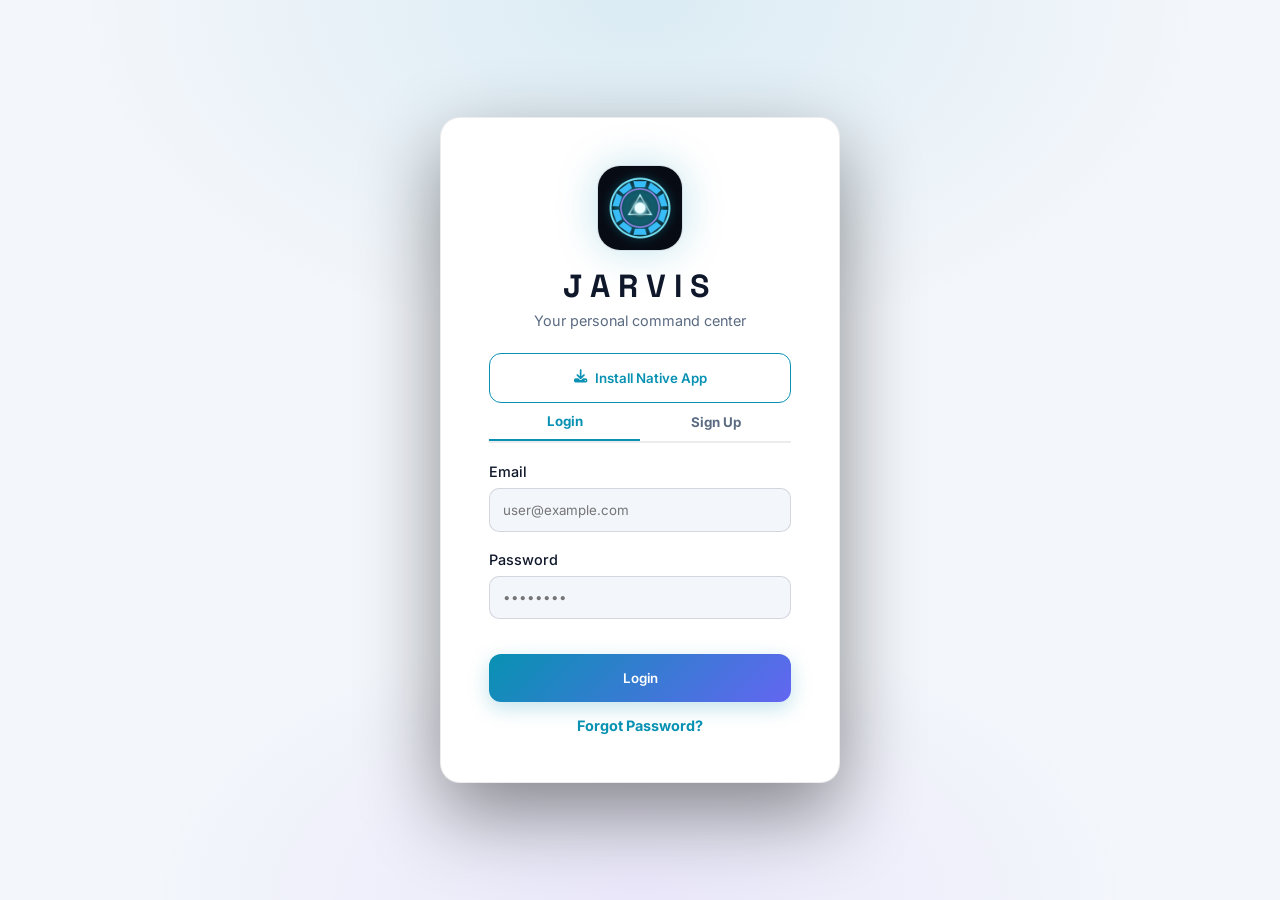
==== index.html @ b362b4a7 "Rebrand to JARVIS: reactor icon, dark-first cyan/violet theme, Inter + Space Grotesk - New arc-react" ====
<!DOCTYPE html>
<html lang="en">
<head>
  <meta charset="UTF-8">
  <meta name="viewport" content="width=device-width, initial-scale=1.0, viewport-fit=cover">
  <title>JARVIS</title>
  
  <link rel="manifest" href="manifest.json">
  <script>
    // Catch the install offer before the (deferred) module scripts load; script.js picks it up.
    window.addEventListener('beforeinstallprompt', e => { e.preventDefault(); window.__installPrompt = e; });
  </script>
  <link rel="icon" type="image/png" href="favicon.png">
  
  <meta name="theme-color" content="#070b14">
  <meta name="mobile-web-app-capable" content="yes">
  <meta name="apple-mobile-web-app-capable" content="yes">
  <meta name="apple-mobile-web-app-status-bar-style" content="black-translucent">
  <meta name="apple-mobile-web-app-title" content="JARVIS">
  <link rel="apple-touch-icon" href="icon-192.png">
  
  <link rel="preconnect" href="https://fonts.googleapis.com">
  <link rel="preconnect" href="https://fonts.gstatic.com" crossorigin>
  <link rel="stylesheet" href="https://fonts.googleapis.com/css2?family=Inter:wght@400;500;600;700&family=Space+Grotesk:wght@500;600;700&display=swap">
  <link rel="stylesheet" href="style.css">
  <link rel="stylesheet" href="https://cdnjs.cloudflare.com/ajax/libs/font-awesome/6.4.0/css/all.min.css">
</head>
<body>

  <div id="auth-screen" class="auth-overlay show">
    <div class="auth-container">
      <div class="auth-header">
        <img src="icon-192.png" class="auth-logo" alt="">
        <h1>JARVIS</h1>
        <p>Your personal command center</p>
        <button id="install-app-btn" class="submit-btn install-app-btn" onclick="installApp()" style="display: flex; margin-top: 15px; background: #27ae60; justify-content:center; gap:8px;">
          <i class="fa-solid fa-download"></i> Install Native App
        </button>
      </div>
      <div class="auth-tabs">
        <button class="auth-tab active" onclick="switchAuthTab('login')">Login</button>
        <button class="auth-tab" onclick="switchAuthTab('signup')">Sign Up</button>
      </div>
      <div id="login-form" class="auth-form active">
        <div class="input-group"><label>Email</label><input type="email" id="login-email" placeholder="user@example.com" onkeydown="if(event.key==='Enter')handleLogin()"></div>
        <div class="input-group"><label>Password</label><input type="password" id="login-password" placeholder="••••••••" onkeydown="if(event.key==='Enter')handleLogin()"></div>
        <button class="submit-btn" onclick="handleLogin()">Login</button>
        <p class="auth-link" onclick="showForgotPassword()">Forgot Password?</p>
      </div>
      <div id="signup-form" class="auth-form">
        <div class="input-group"><label>Email</label><input type="email" id="signup-email" placeholder="user@example.com"></div>
        <div class="input-group"><label>Password</label><input type="password" id="signup-password" placeholder="••••••••" autocomplete="new-password"></div>
        <button class="submit-btn" onclick="handleSignup()">Create Account</button>
      </div>
      <div id="forgot-form" class="auth-form">
        <div class="input-group"><label>Enter your Email</label><input type="email" id="forgot-email" placeholder="user@example.com" onkeydown="if(event.key==='Enter')sendResetEmail()"></div>
        <button class="submit-btn" onclick="sendResetEmail()">Send Reset Link</button>
        <p class="auth-link" style="margin-top:15px;" onclick="switchAuthTab('login')">Back to Login</p>
      </div>
    </div>
  </div>

  <div class="dashboard-container" id="main-dashboard" style="display:none;">
    <nav class="sidebar">
      <div class="profile-section">
        <img src="icon-192.png" class="brand-logo" alt="">
        <h2 class="brand">JARVIS</h2>
        <p class="brand-sub">Personal command center</p>
      </div>
      <ul class="nav-links">
        <li class="active" onclick="switchTab('vault',this)"><i class="fa-solid fa-vault"></i> Secure Vault</li>
        <li onclick="switchTab('academic',this)"><i class="fa-solid fa-graduation-cap"></i> Academic Planner</li>
        <li onclick="switchTab('credentials',this)"><i class="fa-solid fa-key"></i> Credentials</li>
        <li onclick="switchTab('movies',this)"><i class="fa-solid fa-film"></i> Media Tracker</li>
        <li onclick="switchTab('shopping',this)"><i class="fa-solid fa-cart-shopping"></i> Shopping List</li>
        <li onclick="switchTab('pc',this);pcInit()"><i class="fa-solid fa-desktop"></i> PC Control</li>
      </ul>
      <div class="github-link" style="margin-top:auto;">
        <button class="add-btn install-app-btn" style="width:100%;justify-content:center;background:#27ae60;margin-bottom:8px;" onclick="installApp()">
          <i class="fa-solid fa-download"></i> Install App
        </button>
        <button class="add-btn" style="width:100%;justify-content:center;background:#333;" onclick="handleLogout()">
          <i class="fa-solid fa-right-from-bracket"></i> Log Out
        </button>
      </div>
    </nav>

    <main class="content-area">
      <div id="verify-banner" class="verify-banner" style="display:none;">
        <span><i class="fa-solid fa-envelope-circle-check"></i> Verify your email to import data saved with the old login.</span>
        <span style="display:flex;gap:8px;flex-wrap:wrap;">
          <button onclick="resendVerification()">Resend email</button>
          <button onclick="recheckVerification()">I've verified</button>
        </span>
      </div>
      <div class="top-bar">
        <div class="search-container">
          <i class="fa-solid fa-search"></i>
          <input type="text" id="global-search" onkeyup="filterItems()" placeholder="Search active tab...">
        </div>
        <button id="theme-toggle" class="theme-toggle" aria-label="Toggle Dark Mode"><i class="fa-solid fa-moon"></i></button>
      </div>

      <section id="vault" class="tab-content active-tab fade-in">
        <div class="section-header">
          <h1 class="section-title" style="margin-bottom:0;border:none;padding:0;">Secure Vault</h1>
          <div style="display:flex;gap:10px;flex-wrap:wrap;justify-content:flex-end;">
            <button class="add-btn" style="background:#333;" onclick="toggleModal('reset-pin-modal',true)"><i class="fa-solid fa-key"></i> Change Passphrase</button>
            <button class="add-btn" style="background:#555;" onclick="toggleModal('add-chip-modal',true)"><i class="fa-solid fa-copy"></i> Add Chip</button>
            <button class="add-btn" onclick="toggleModal('add-vault-modal',true)"><i class="fa-solid fa-plus"></i> Add Item</button>
          </div>
        </div>
        <div class="vault-container">
          <div class="chip-row" id="chip-row"></div>
          <div class="vault-grid" id="vault-data"></div>
          <div class="locked-state glass-overlay" id="vault-lock">
            <i class="fa-solid fa-lock lock-icon"></i>
            <h3>Vault Locked</h3><p id="vault-lock-msg">Loading vault...</p>
            <div class="pin-container">
              <input type="password" id="vault-pin" placeholder="Passphrase" autocomplete="current-password">
              <input type="password" id="vault-pin-confirm" placeholder="Confirm" autocomplete="new-password" style="display:none;">
              <button onclick="verifyPin()" class="unlock-btn" id="vault-unlock-btn">Unlock</button>
            </div>
            <p style="color:var(--maroon);cursor:pointer;font-size:0.9rem;font-weight:bold;margin-top:15px;" onclick="forgotPassphrase()">Forgot passphrase?</p>
            <div class="divider"><span>OR</span></div>
            <div class="biometric-option" onclick="unlockVault()">
              <i class="fa-solid fa-fingerprint fingerprint-icon"></i><p>Tap Fingerprint</p>
            </div>
          </div>
        </div>
      </section>

      <section id="academic" class="tab-content fade-in">
        <div class="section-header">
          <h1 class="section-title" style="margin-bottom:0;border:none;padding:0;">Academic Planner</h1>
          <button class="add-btn" onclick="toggleModal('add-academic-modal',true)"><i class="fa-solid fa-plus"></i> Add Event</button>
        </div>
        <div class="movie-tabs" style="margin-bottom:20px;">
          <button class="m-tab active" onclick="filterAcademic('All',this)">All</button>
          <button class="m-tab" onclick="filterAcademic('Quiz',this)">Quizzes</button>
          <button class="m-tab" onclick="filterAcademic('Assignment',this)">Assignments</button>
          <button class="m-tab" onclick="filterAcademic('Lab Test',this)">Lab Tests</button>
        </div>
        <div class="academic-grid" id="academic-list"></div>
      </section>

      <section id="credentials" class="tab-content fade-in">
        <div class="section-header">
          <h1 class="section-title" style="margin-bottom:0;border:none;padding:0;">Platform Credentials</h1>
          <button class="add-btn" onclick="toggleModal('add-cred-modal',true)"><i class="fa-solid fa-plus"></i> Add New</button>
        </div>
        <div class="cred-grid" id="cred-data"></div>
      </section>

      <section id="movies" class="tab-content fade-in">
        <div class="movie-top-controls">
          <div class="movie-tabs" id="movie-status-tabs">
            <button class="m-tab active" onclick="switchMovieTab('watched',this)">Watched</button>
            <button class="m-tab" onclick="switchMovieTab('plan-to-watch',this)">Plan to Watch</button>
          </div>
          <div class="add-movie-bar">
            <input type="text" id="movie-search-input" placeholder="Search title or paste IMDb link...">
            <button class="add-btn" onclick="addNewMovie()"><i class="fa-solid fa-plus"></i> Add</button>
          </div>
        </div>
        <div class="movie-tabs" style="margin-bottom:15px;">
          <span style="margin-right:10px;font-weight:bold;color:var(--text-gray);">Filter:</span>
          <button class="m-tab active" onclick="filterMedia('All',this)">All</button>
          <button class="m-tab" onclick="filterMedia('movie',this)">Movies</button>
          <button class="m-tab" onclick="filterMedia('series',this)">Series</button>
        </div>
        <div id="watched-list" class="movie-grid"></div>
        <div id="plan-to-watch-list" class="movie-grid" style="display:none;"></div>
      </section>

      <section id="shopping" class="tab-content fade-in">
        <div class="section-header">
          <h1 class="section-title" style="margin-bottom:0;border:none;padding:0;">Shopping List</h1>
          <button class="add-btn" onclick="toggleModal('add-shopping-modal',true)"><i class="fa-solid fa-plus"></i> Add Item</button>
        </div>
        <div class="movie-tabs" style="margin-bottom:20px;">
          <button class="m-tab active" onclick="filterShopping('all',this)">All</button>
          <button class="m-tab" onclick="filterShopping('pending',this)"><i class="fa-regular fa-clock"></i> Pending</button>
          <button class="m-tab" onclick="filterShopping('bought',this)"><i class="fa-solid fa-check"></i> Bought</button>
        </div>
        <div class="shopping-list" id="shopping-list"></div>
      </section>

      <section id="pc" class="tab-content fade-in">
        <div class="section-header">
          <h1 class="section-title" style="margin-bottom:0;border:none;padding:0;">PC Control <span id="pc-status" class="pc-status" title="Agent status"></span></h1>
          <button class="add-btn" style="background:#333;" onclick="toggleModal('agent-settings-modal',true)"><i class="fa-solid fa-gear"></i> Agent</button>
        </div>
        <div class="pc-grid">
          <div class="pc-card pc-wide">
            <h3><i class="fa-solid fa-microphone"></i> Command</h3>
            <div class="pc-row">
              <input id="pc-cmd" placeholder='Say or type: "play lofi on YouTube", "volume down", "switch to headphones", "sleep in 30 minutes"' onkeydown="if(event.key==='Enter')pcCommand()">
              <button id="pc-mic" onclick="pcVoice()" aria-label="Voice command" title="Tap to talk, tap again to stop"><i class="fa-solid fa-microphone"></i></button>
              <button onclick="pcCommand()" aria-label="Run command"><i class="fa-solid fa-paper-plane"></i></button>
            </div>
            <div id="pc-cmd-out" class="pc-muted"></div>
          </div>
          <div class="pc-card">
            <h3><i class="fa-solid fa-sliders"></i> Remote</h3>
            <div class="pc-row">
              <button onclick="pcMedia('volume_down')" aria-label="Volume down"><i class="fa-solid fa-volume-low"></i></button>
              <button onclick="pcMedia('mute')" aria-label="Mute"><i class="fa-solid fa-volume-xmark"></i></button>
              <button onclick="pcMedia('volume_up')" aria-label="Volume up"><i class="fa-solid fa-volume-high"></i></button>
              <button onclick="pcMedia('prev')" aria-label="Previous"><i class="fa-solid fa-backward-step"></i></button>
              <button onclick="pcMedia('play_pause')" aria-label="Play/pause"><i class="fa-solid fa-play"></i></button>
              <button onclick="pcMedia('next')" aria-label="Next"><i class="fa-solid fa-forward-step"></i></button>
            </div>
            <div class="pc-row"><input id="pc-yt-query" placeholder="Play on YouTube: song or video..." onkeydown="if(event.key==='Enter')pcPlayYt()"><button onclick="pcPlayYt()"><i class="fa-brands fa-youtube"></i></button></div>
            <div class="pc-row"><select id="pc-audio" onchange="pcSetAudio(this.value)"><option>Audio output...</option></select><button onclick="pcLoadAudio()" aria-label="Refresh devices"><i class="fa-solid fa-rotate"></i></button></div>
            <div class="pc-row">
              <button onclick="pcPower('lock')"><i class="fa-solid fa-lock"></i> Lock</button>
              <input id="pc-power-min" type="number" min="0" value="0" style="flex:0 0 70px" aria-label="Delay minutes"><span class="pc-muted">min</span>
              <button onclick="pcPower('sleep')"><i class="fa-solid fa-moon"></i> Sleep</button>
              <button onclick="pcPower('shutdown')"><i class="fa-solid fa-power-off"></i> Off</button>
              <button onclick="pcPower('cancel')">Cancel</button>
            </div>
          </div>

          <div class="pc-card">
            <h3><i class="fa-solid fa-paste"></i> Clipboard → PC</h3>
            <textarea id="pc-clip" rows="3" placeholder="Text to paste on PC (Ctrl+V)"></textarea>
            <div class="pc-row"><button onclick="pcSendClip()">Send text</button><input type="file" id="pc-clip-img" accept="image/*"><button onclick="pcSendClipImage()">Send image</button></div>
          </div>

          <div class="pc-card">
            <h3><i class="fa-solid fa-wifi"></i> AirDrop</h3>
            <div class="pc-row"><input type="file" id="pc-drop-files" multiple><button onclick="pcUpload()"><i class="fa-solid fa-upload"></i> Send to PC</button></div>
            <div id="pc-drop-list" class="pc-list"></div>
          </div>

          <div class="pc-card">
            <h3><i class="fa-brands fa-youtube"></i> YouTube &amp; Study Notes</h3>
            <div class="pc-row"><input id="pc-yt-url" placeholder="Video URL"></div>
            <div class="pc-row">
              <button onclick="pcYtdl('mp4')">Download 1080p</button>
              <button onclick="pcYtdl('mp3')">Download MP3</button>
              <button onclick="pcNotes()">Study Notes</button>
            </div>
            <div id="pc-jobs" class="pc-list"></div>
          </div>

          <div class="pc-card">
            <h3><i class="fa-solid fa-file-pdf"></i> PDF Tools</h3>
            <div class="pc-row"><input type="file" id="pc-pdf-merge" multiple accept=".pdf,image/*"><button onclick="pcPdf('merge')">Merge</button></div>
            <div class="pc-row"><input type="file" id="pc-pdf-compress" accept=".pdf,image/*">
              <select id="pc-pdf-target"><option value="2048">&lt; 2 MB</option><option value="200">&lt; 200 KB</option></select>
              <button onclick="pcPdf('compress')">Compress</button></div>
            <div class="pc-row"><input type="file" id="pc-pdf-stamp" accept=".pdf"><button onclick="pcPdf('stamp')">Stamp signature</button></div>
          </div>

          <div class="pc-card">
            <h3><i class="fa-solid fa-right-left"></i> Convert</h3>
            <div class="pc-row"><input type="file" id="pc-convert-file" onchange="pcConvertPick()"></div>
            <div class="pc-row">
              <select id="pc-convert-target"><option value="">Pick a file first</option></select>
              <button onclick="pcConvert()">Convert</button>
            </div>
            <p class="pc-muted">Word / PowerPoint / Excel &rarr; PDF, PDF &rarr; Word, images &harr; PNG/JPG/WEBP/PDF, video &rarr; MP3/MP4.</p>
          </div>

          <div class="pc-card pc-wide">
            <h3><i class="fa-solid fa-folder-open"></i> Files <span id="pc-path" class="pc-muted"></span></h3>
            <div id="pc-files" class="pc-list"></div>
          </div>
        </div>
      </section>
    </main>
  </div>

  <div id="add-academic-modal" class="modal-overlay">
    <div class="modal-content">
      <div class="modal-header"><h2>Add Academic Event</h2><button class="close-modal-btn" onclick="toggleModal('add-academic-modal',false)"><i class="fa-solid fa-xmark"></i></button></div>
      <div class="modal-body">
        <div class="input-group"><label>Event Category</label><select id="academicType"><option value="Quiz">Quiz</option><option value="Assignment">Assignment</option><option value="Lab Test">Lab Test</option></select></div>
        <div class="input-group"><label>Course / Topic Name</label><input type="text" id="academicTitle" placeholder="e.g. CSE330 Midterm"></div>
        <div class="input-group"><label>Date</label><input type="date" id="academicDate"></div>
        <button class="submit-btn" onclick="saveAcademicEvent()">Save Event</button>
      </div>
    </div>
  </div>

  <div id="add-vault-modal" class="modal-overlay">
    <div class="modal-content">
      <div class="modal-header"><h2>Add to Secure Vault</h2><button class="close-modal-btn" onclick="toggleModal('add-vault-modal',false)"><i class="fa-solid fa-xmark"></i></button></div>
      <div class="modal-body">
        <div class="input-group"><label>Document Category</label><select id="vaultType"><option value="Bank Account">Bank Account</option><option value="NID (Self)">NID (Self)</option><option value="NID (Father)">NID (Father)</option><option value="NID (Mother)">NID (Mother)</option><option value="Passport">Passport</option><option value="Student ID">Student ID</option></select></div>
        <div class="input-group"><label>Title / Details</label><input type="text" id="vaultTitle" placeholder="e.g. DBBL Savings Account"></div>
        <div class="input-group"><label>Masked Number</label><input type="text" id="vaultNumber" placeholder="e.g. ••• ••• 789"></div>
        <div class="input-group"><label>Logo / Front Scan</label><input type="file" id="vaultFrontImage" accept="image/*" capture="environment" style="padding:8px 0;"></div>
        <div class="input-group"><label>Back Scan (Optional)</label><input type="file" id="vaultBackImage" accept="image/*" capture="environment" style="padding:8px 0;"></div>
        <button class="submit-btn" onclick="saveNewVaultItem()">Secure in Vault</button>
      </div>
    </div>
  </div>

  <div id="add-chip-modal" class="modal-overlay">
    <div class="modal-content" style="width:380px;">
      <div class="modal-header"><h2>Add Quick-Copy Chip</h2><button class="close-modal-btn" onclick="toggleModal('add-chip-modal',false)"><i class="fa-solid fa-xmark"></i></button></div>
      <div class="modal-body">
        <div class="input-group"><label>Label</label><input type="text" id="chipLabel" placeholder="e.g. BRACU ID"></div>
        <div class="input-group"><label>Value (encrypted)</label><input type="text" id="chipValue" placeholder="e.g. 22201161" onkeydown="if(event.key==='Enter')saveChip()"></div>
        <button class="submit-btn" onclick="saveChip()">Save Chip</button>
      </div>
    </div>
  </div>

  <div id="add-cred-modal" class="modal-overlay">
    <div class="modal-content">
      <div class="modal-header"><h2>Add Credential</h2><button class="close-modal-btn" onclick="toggleModal('add-cred-modal',false)"><i class="fa-solid fa-xmark"></i></button></div>
      <div class="modal-body">
        <div class="input-group"><label>Platform Name</label><input type="text" id="platformName" placeholder="e.g. LinkedIn"></div>
        <div class="input-group">
          <label>Profile Link (Optional — logo auto-fetched)</label>
          <input type="text" id="platformLink" placeholder="https://linkedin.com/in/you" oninput="previewCredLogo(this.value)">
          <img id="cred-logo-preview" src="" alt="" style="display:none;width:40px;height:40px;object-fit:contain;margin-top:8px;border-radius:6px;border:1px solid var(--border-color);padding:3px;background:#fff;">
        </div>
        <div class="input-group"><label>Username / Email</label><input type="text" id="username" placeholder="user@example.com"></div>
        <div class="input-group"><label>Password (Optional)</label><input type="password" id="password" placeholder="••••••••"></div>
        <div class="input-group"><label>Platform Logo (Optional — overrides auto)</label><input type="file" id="platformImage" accept="image/*" style="padding:8px 0;"></div>
        <button class="submit-btn" onclick="saveNewCredential()">Save Securely</button>
      </div>
    </div>
  </div>

  <div id="rate-movie-modal" class="modal-overlay">
    <div class="modal-content" style="width:350px;">
      <div class="modal-header"><h2>Rate Media</h2><button class="close-modal-btn" onclick="toggleModal('rate-movie-modal',false)"><i class="fa-solid fa-xmark"></i></button></div>
      <div class="modal-body">
        <div class="input-group"><label>Your Rating (0 - 10)</label><input type="number" id="new-rating-input" min="0" max="10" step="0.1"></div>
        <button class="submit-btn" onclick="submitRating()">Save Rating</button>
      </div>
    </div>
  </div>

  <div id="document-modal" class="modal-overlay">
    <div class="modal-content document-modal-content">
      <button class="close-modal-btn" onclick="closeDocumentModal()"><i class="fa-solid fa-xmark"></i></button>
      <div class="doc-modal-header"><h2 id="doc-title">Document Title</h2><p class="doc-number" id="doc-number">•••• ••••</p></div>
      <div class="doc-modal-body">
        <div class="doc-scan-container"><h4>Front / Logo</h4>
          <div class="doc-image-placeholder">
            <img id="doc-front-image" src="" alt="Front Scan" style="width:100%;height:100%;object-fit:contain;border-radius:10px;display:none;">
            <div id="front-placeholder-icon"><i class="fa-regular fa-image"></i><span>No Scan</span></div>
          </div>
        </div>
        <div class="doc-scan-container" id="doc-back-side"><h4>Back Side</h4>
          <div class="doc-image-placeholder">
            <img id="doc-back-image" src="" alt="Back Scan" style="width:100%;height:100%;object-fit:contain;border-radius:10px;display:none;">
            <div id="back-placeholder-icon"><i class="fa-regular fa-image"></i><span>No Scan</span></div>
          </div>
        </div>
      </div>
    </div>
  </div>

  <div id="movie-modal" class="modal-overlay">
    <div class="modal-content movie-modal-content">
      <button class="close-modal-btn" onclick="closeMovieModal()"><i class="fa-solid fa-xmark"></i></button>
      <div class="movie-modal-body">
        <img id="modal-poster" src="" alt="Movie Poster">
        <div class="movie-modal-details">
          <div class="modal-header-row"><h2 id="modal-title">Movie Title</h2><span class="modal-rating" id="modal-rating"><i class="fa-solid fa-star"></i> 0.0</span></div>
          <div class="modal-meta"><span id="modal-duration"><i class="fa-regular fa-clock"></i> 120 min</span><span id="modal-genre"><i class="fa-solid fa-film"></i> Genre</span></div>
          <div class="modal-plot"><h3>Plot Summary</h3><p id="modal-plot-text">Plot details go here...</p></div>
        </div>
      </div>
    </div>
  </div>

  <div id="reset-pin-modal" class="modal-overlay">
    <div class="modal-content" style="width:350px;">
      <div class="modal-header"><h2>Change Vault Passphrase</h2><button class="close-modal-btn" onclick="toggleModal('reset-pin-modal',false)"><i class="fa-solid fa-xmark"></i></button></div>
      <div class="modal-body">
        <p style="font-size:0.85rem;color:var(--text-gray);margin-bottom:1.5rem;">Vault must be unlocked. Existing data stays encrypted with the same key; only the passphrase changes.</p>
        <div class="input-group"><label>New Passphrase (8+ characters)</label><input type="password" id="new-vault-pin" placeholder="••••••••" autocomplete="new-password"></div>
        <div class="input-group"><label>Confirm Passphrase</label><input type="password" id="new-vault-pin-confirm" placeholder="••••••••" autocomplete="new-password"></div>
        <button class="submit-btn" onclick="changePassphrase()">Change Passphrase</button>
      </div>
    </div>
  </div>

  <div id="add-shopping-modal" class="modal-overlay">
    <div class="modal-content" style="width:420px;">
      <div class="modal-header"><h2>Add Shopping Item</h2><button class="close-modal-btn" onclick="toggleModal('add-shopping-modal',false)"><i class="fa-solid fa-xmark"></i></button></div>
      <div class="modal-body">
        <div class="input-group"><label>Item Description</label><input type="text" id="shopping-desc" placeholder="e.g. Mechanical Keyboard"></div>
        <div class="input-group"><label>Product Link (Optional)</label><input type="url" id="shopping-link" placeholder="https://store.com/product"></div>
        <div class="input-group"><label>Price / Notes (Optional)</label><input type="text" id="shopping-price" placeholder="e.g. ~3,500 BDT"></div>
        <button class="submit-btn" onclick="saveShoppingItem()">Add to List</button>
      </div>
    </div>
  </div>

  <div id="agent-settings-modal" class="modal-overlay">
    <div class="modal-content" style="width:420px;">
      <div class="modal-header"><h2>PC Agent</h2><button class="close-modal-btn" onclick="toggleModal('agent-settings-modal',false)"><i class="fa-solid fa-xmark"></i></button></div>
      <div class="modal-body">
        <div class="input-group"><label>Agent URL (Tailscale HTTPS)</label><input type="url" id="agent-url" placeholder="https://pc.tailnet.ts.net"></div>
        <div class="input-group"><label>Token (agent/config.json)</label><input type="password" id="agent-token" autocomplete="off"></div>
        <button class="submit-btn" onclick="pcSaveSettings()">Save &amp; Test</button>
      </div>
    </div>
  </div>

  <div id="video-modal" class="modal-overlay">
    <div class="modal-content" style="width:min(900px,95vw);">
      <div class="modal-header"><h2 id="video-title" style="font-size:1rem;"></h2>
        <span style="display:flex;gap:6px;">
          <button class="close-modal-btn" onclick="pcStopVideo()" title="Stop (remembers position)"><i class="fa-solid fa-stop"></i></button>
          <button class="close-modal-btn" onclick="pcCloseVideo()" title="Minimize (keeps playing)"><i class="fa-solid fa-minus"></i></button>
        </span>
      </div>
      <video id="pc-video" controls playsinline style="width:100%;max-height:70vh;background:#000;border-radius:8px;"></video>
    </div>
  </div>

  <div id="mini-player" class="mini-player" style="display:none;">
    <i class="fa-solid fa-film"></i>
    <span id="mini-title"></span>
    <button id="mini-toggle" onclick="pcTogglePlay()" aria-label="Play/pause"><i class="fa-solid fa-pause"></i></button>
    <button onclick="pcShowPlayer()" aria-label="Open player"><i class="fa-solid fa-up-right-and-down-left-from-center"></i></button>
    <button onclick="pcStopVideo()" aria-label="Stop"><i class="fa-solid fa-stop"></i></button>
  </div>

  <div id="toast" class="toast">Action successful!</div>

  <script type="module" src="script.js"></script>
  <script type="module" src="pc.js"></script>
  <script>
    if('serviceWorker' in navigator){
      window.addEventListener('load',()=>{
        navigator.serviceWorker.register('./sw.js')
          .then(r=>console.log('SW engine successfully serving scope:',r.scope))
          .catch(e=>console.warn('SW failed loading:',e));
      });
    }
  </script>
</body>
</html>
---- style.css ----
/* JARVIS theme tokens. --maroon is the historical name of the accent colour (now cyan). */
:root {
  --maroon: #0891b2;
  --maroon-light: #6366f1;
  --accent-2: #7c3aed;
  --on-accent: #ffffff;
  --accent-glow: rgba(8, 145, 178, 0.25);
  --white: #ffffff;
  --bg-light: #f3f6fb;
  --text-dark: #0f172a;
  --text-gray: #5b6b82;
  --border-color: rgba(15, 23, 42, 0.08);
  --glass-bg: rgba(255, 255, 255, 0.75);
  --modal-bg: #ffffff;
  --input-border: rgba(15, 23, 42, 0.14);
  --card-shadow: 0 1px 2px rgba(15, 23, 42, 0.04), 0 8px 24px rgba(15, 23, 42, 0.06);
  --sidebar-bg: rgba(255, 255, 255, 0.8);
  --page-glow-1: rgba(8, 145, 178, 0.10);
  --page-glow-2: rgba(124, 58, 237, 0.08);
}

[data-theme="dark"] {
  --maroon: #22d3ee;
  --maroon-light: #818cf8;
  --accent-2: #a78bfa;
  --on-accent: #04131a;
  --accent-glow: rgba(34, 211, 238, 0.28);
  --bg-light: #070b14;
  --white: #0e1524;
  --text-dark: #e6edf7;
  --text-gray: #8b9bb4;
  --border-color: rgba(148, 163, 184, 0.12);
  --glass-bg: rgba(7, 11, 20, 0.78);
  --modal-bg: #0f1828;
  --input-border: rgba(148, 163, 184, 0.22);
  --card-shadow: inset 0 1px 0 rgba(255, 255, 255, 0.04), 0 10px 30px rgba(0, 0, 0, 0.35);
  --sidebar-bg: rgba(9, 14, 25, 0.82);
  --page-glow-1: rgba(34, 211, 238, 0.10);
  --page-glow-2: rgba(167, 139, 250, 0.09);
}

* {
  margin: 0;
  padding: 0;
  box-sizing: border-box;
  font-family: 'Inter', 'Segoe UI', system-ui, sans-serif;
  transition: background-color 0.3s ease, color 0.3s ease, border-color 0.3s ease;
}

body {
  background-color: var(--bg-light);
  color: var(--text-dark);
  height: 100vh;
  display: flex;
}

.dashboard-container {
  display: flex;
  width: 100%;
  max-width: 1400px;
  margin: 0 auto;
  box-shadow: 0 0 20px rgba(0,0,0,0.05);
}

.sidebar {
  width: 280px;
  min-width: 280px;
  flex-shrink: 0;
  background-color: var(--white);
  padding: 2rem;
  display: flex;
  flex-direction: column;
  border-right: 2px solid var(--border-color);
}

.profile-section { text-align: center; margin-bottom: 3rem; }

.avatar {
  width: 80px; height: 80px;
  background-color: var(--maroon);
  color: #ffffff;
  border-radius: 50%;
  display: flex; align-items: center; justify-content: center;
  font-size: 2rem; margin: 0 auto 1rem auto;
  box-shadow: 0 4px 15px rgba(128, 0, 0, 0.3);
}

.nav-links { 
  list-style: none; 
  flex-grow: 1; 
  width: 100%;
}
.nav-links li {
  display: flex; 
  align-items: center; 
  width: 100%; 
  padding: 1rem; 
  margin-bottom: 0.5rem; 
  border-radius: 8px;
  cursor: pointer; 
  font-weight: 500;
  color: var(--text-gray);
  transition: all 0.3s ease;
}
.nav-links li i { 
  margin-right: 15px; 
  width: 20px; 
  text-align: center;
}
.nav-links li:hover, .nav-links li.active {
  background-color: var(--maroon); 
  color: #ffffff; 
  transform: translateX(5px);
}

.github-link a {
  display: block; text-align: center;
  padding: 1rem;
  background-color: var(--text-dark); color: var(--bg-light);
  text-decoration: none; border-radius: 8px;
}
.github-link a:hover { background-color: var(--maroon); color: #ffffff; }

.content-area {
  flex-grow: 1; 
  min-width: 0;
  padding: 2.5rem 3rem; 
  background-color: var(--bg-light); 
  overflow-y: auto;
}

.top-bar {
  display: flex; justify-content: space-between; align-items: center; margin-bottom: 2.5rem;
}

.search-container {
  display: flex; align-items: center;
  background: var(--white); border: 1px solid var(--border-color);
  padding: 0.6rem 1.2rem; border-radius: 30px; width: 350px;
  box-shadow: 0 2px 10px rgba(0,0,0,0.02);
}
.search-container i { color: var(--text-gray); margin-right: 10px; }
.search-container input {
  border: none; background: transparent;
  color: var(--text-dark);
  outline: none; width: 100%; font-size: 0.95rem;
}

.theme-toggle {
  background: var(--white); border: 2px solid var(--border-color);
  color: var(--text-dark);
  font-size: 1.2rem;
  width: 45px; height: 45px; border-radius: 50%;
  cursor: pointer; display: flex; align-items: center; justify-content: center;
}
.theme-toggle:hover { color: var(--maroon); border-color: var(--maroon); }

.section-title {
  color: var(--maroon); margin-bottom: 2rem; font-size: 2.2rem;
  border-bottom: 3px solid var(--maroon); display: inline-block;
  padding-bottom: 0.5rem;
}
.section-header {
  display: flex; justify-content: space-between; align-items: center;
  margin-bottom: 2.5rem; border-bottom: 3px solid var(--maroon); padding-bottom: 1rem;
}

.tab-content { display: none; }
.active-tab { display: block; }
.fade-in { animation: fadeIn 0.4s ease-out; }
@keyframes fadeIn { from { opacity: 0; transform: translateY(15px); } to { opacity: 1; transform: translateY(0); } }

.vault-container { position: relative; min-height: 400px; }

/* EMPTY STATES + BANNER */
.empty-state { grid-column: 1 / -1; color: var(--text-gray); text-align: center; padding: 2.5rem 1rem; border: 1px dashed var(--border-color); border-radius: 12px; }
.empty-state i { color: var(--maroon); margin-right: 6px; }
.verify-banner { display: flex; justify-content: space-between; align-items: center; gap: 12px; flex-wrap: wrap;
  background: var(--white); border: 1px solid var(--maroon); border-radius: 10px; padding: 0.8rem 1rem; margin-bottom: 1rem; color: var(--text-dark); }
.verify-banner i { color: var(--maroon); }
.verify-banner button { background: var(--maroon); color: #fff; border: none; border-radius: 8px; padding: 0.45rem 0.8rem; font-weight: 600; cursor: pointer; }

/* PC CONTROL */
.pc-status { display: inline-block; width: 10px; height: 10px; border-radius: 50%; background: #c62828; vertical-align: middle; margin-left: 6px; }
.pc-status.ok { background: #2e7d32; }
.pc-grid { display: grid; grid-template-columns: repeat(auto-fit, minmax(320px, 1fr)); gap: 1.2rem; }
.pc-card { background: var(--white); border: 1px solid var(--border-color); border-radius: 12px; padding: 1.2rem; box-shadow: 0 4px 6px rgba(0,0,0,0.05); min-width: 0; }
.pc-card.pc-wide { grid-column: 1 / -1; }
.pc-card h3 { color: var(--text-dark); font-size: 1rem; margin-bottom: 0.8rem; display: flex; gap: 8px; align-items: center; flex-wrap: wrap; }
.pc-card h3 i { color: var(--maroon); }
.pc-row { display: flex; gap: 6px; align-items: center; flex-wrap: wrap; margin-bottom: 8px; }
.pc-card input:not([type="file"]), .pc-card select, .pc-card textarea {
  flex: 1; min-width: 0; padding: 0.55rem 0.7rem; border: 1px solid var(--input-border); border-radius: 8px;
  background: var(--bg-light); color: var(--text-dark); font: inherit;
}
.pc-card textarea { width: 100%; resize: vertical; margin-bottom: 8px; }
.pc-card input[type="file"] { flex: 1; min-width: 0; font-size: 0.8rem; color: var(--text-gray); }
.pc-card button {
  background: var(--text-dark); color: var(--bg-light); border: none; border-radius: 8px;
  padding: 0.5rem 0.75rem; cursor: pointer; font-weight: 600; min-height: 38px;
}
.pc-card button:hover { background: var(--maroon); color: #fff; }
.pc-muted { color: var(--text-gray); font-size: 0.8rem; font-weight: 400; }
.pc-list { max-height: 420px; overflow-y: auto; }
.pc-item { display: flex; align-items: center; gap: 8px; padding: 6px 4px; border-bottom: 1px solid var(--border-color); color: var(--text-dark); }
.pc-item .pc-name { flex: 1; min-width: 0; overflow: hidden; text-overflow: ellipsis; white-space: nowrap; }
.pc-item button { padding: 0.35rem 0.6rem; min-height: 32px; }
.pc-click { cursor: pointer; }
.mini-player { position: fixed; right: 20px; bottom: 20px; z-index: 900; display: flex; align-items: center; gap: 8px;
  max-width: min(420px, calc(100vw - 40px)); background: var(--white); color: var(--text-dark); border: 1px solid var(--border-color);
  border-radius: 12px; padding: 8px 10px; box-shadow: 0 6px 24px rgba(0,0,0,0.35); }
.mini-player i.fa-film { color: var(--maroon); }
.mini-player span { flex: 1; min-width: 0; overflow: hidden; text-overflow: ellipsis; white-space: nowrap; font-size: 0.85rem; }
.mini-player button { background: var(--text-dark); color: var(--bg-light); border: none; border-radius: 8px; width: 34px; height: 34px; cursor: pointer; }
.mini-player button:hover { background: var(--maroon); color: #fff; }
.pc-card button.recording { background: #c62828; color: #fff; animation: pulse 1.2s infinite; }
.pc-click:hover { background: var(--border-color); }
.chip-row { display: flex; flex-wrap: wrap; gap: 8px; margin-bottom: 1.5rem; }
.chip-row:empty { display: none; }
.id-chip {
  display: inline-flex; align-items: center; gap: 6px; padding: 6px 6px 6px 12px;
  border: 1px solid var(--border-color); border-radius: 999px; cursor: pointer;
  font-size: 0.85rem; color: var(--text-dark); max-width: 100%;
}
.id-chip:hover { border-color: var(--maroon); }
.id-chip b { color: var(--maroon); font-weight: 600; }
.id-chip span { overflow: hidden; text-overflow: ellipsis; white-space: nowrap; font-family: monospace; }
.id-chip button {
  border: none; background: none; color: var(--text-gray); cursor: pointer;
  font-size: 1rem; line-height: 1; padding: 0 4px;
}
.vault-grid {
  display: grid; grid-template-columns: repeat(auto-fit, minmax(250px, 1fr));
  gap: 1.5rem;
}
.vault-card {
  background: var(--white); padding: 1.5rem; border-radius: 12px;
  text-align: center; box-shadow: 0 4px 6px rgba(0,0,0,0.05);
  border: 1px solid var(--border-color);
}
.vault-card i { font-size: 2.5rem; color: var(--maroon); margin-bottom: 1rem; }
.hidden-data { font-family: monospace; font-size: 1.2rem;
  letter-spacing: 2px; margin-top: 1rem; color: var(--maroon-light); }

.glass-overlay {
  position: absolute; top: -10px; left: -10px; right: -10px; bottom: -10px;
  background: var(--glass-bg); backdrop-filter: blur(12px); -webkit-backdrop-filter: blur(12px);
  z-index: 10; display: flex; flex-direction: column; align-items: center; justify-content: center;
  border-radius: 16px;
  border: 1px solid var(--border-color);
  transition: opacity 0.4s ease, visibility 0.4s;
}
.glass-overlay.hidden { opacity: 0; visibility: hidden; pointer-events: none; }

.locked-state h3 { color: var(--text-dark); margin-bottom: 0.5rem; margin-top: 1rem;}
.locked-state p { color: var(--text-gray); margin-bottom: 1.5rem; }
.pin-container { display: flex; flex-wrap: wrap; gap: 10px; justify-content: center; }
#vault-pin, #vault-pin-confirm {
  width: 200px; padding: 0.8rem; font-size: 1rem; text-align: center;
  letter-spacing: 2px;
  border: 1px solid var(--border-color); border-radius: 8px;
  background: var(--white); color: var(--text-dark); outline: none;
}
#vault-pin:focus { border-color: var(--maroon); }
.unlock-btn {
  padding: 0 1.5rem; background: var(--text-dark); color: var(--bg-light);
  border: none; border-radius: 8px; font-weight: 600; cursor: pointer;
}
.unlock-btn:hover { background: var(--maroon); color: #ffffff; }

.divider { display: flex; align-items: center; margin: 1.5rem 0; width: 60%; color: var(--text-gray); }
.divider::before, .divider::after { content: ""; flex: 1; border-bottom: 1px solid var(--border-color); }
.divider span { padding: 0 15px; }

.biometric-option { 
  cursor: pointer; padding: 1rem; border-radius: 8px;
  display: flex; flex-direction: column; align-items: center;
  justify-content: center; margin: 0 auto;
}
.biometric-option:hover { background: var(--border-color); }
.fingerprint-icon { font-size: 3rem; color: var(--maroon); animation: pulse 2s infinite; margin-bottom: 5px; }
@keyframes pulse { 0% { transform: scale(1); } 50% { transform: scale(1.1); } 100% { transform: scale(1); } }

.interactive-card {
  cursor: pointer; position: relative; border: 1px solid transparent; transition: border-color 0.3s;
}
.interactive-card:hover { border-color: var(--maroon); }
.view-hint {
  display: block; font-size: 0.8rem; color: var(--maroon);
  margin-top: 10px; opacity: 0; transition: opacity 0.3s;
  font-weight: 600;
}
.interactive-card:hover .view-hint { opacity: 1; }

.document-modal-content { width: 90%; max-width: 600px; text-align: center; }
.doc-modal-header { margin-bottom: 2rem; border-bottom: 1px solid var(--input-border); padding-bottom: 1rem; }
.doc-modal-header h2 { color: var(--text-dark); margin-bottom: 0.5rem; }
.doc-number { font-family: monospace; font-size: 1.2rem; color: var(--maroon); letter-spacing: 2px; }
.doc-modal-body { display: flex; flex-direction: column; gap: 1.5rem; }
.doc-scan-container h4 {
  color: var(--text-gray); margin-bottom: 0.5rem; text-align: left;
  font-size: 0.9rem; text-transform: uppercase; letter-spacing: 1px;
}
.doc-image-placeholder {
  width: 100%; height: 200px; background: var(--bg-light);
  border: 2px dashed var(--input-border);
  border-radius: 12px; display: flex; flex-direction: column; align-items: center;
  justify-content: center; color: var(--text-gray); transition: 0.3s; cursor: pointer;
}
.doc-image-placeholder:hover {
  border-color: var(--maroon); color: var(--maroon); background: rgba(128, 0, 0, 0.02);
}
.doc-image-placeholder i { font-size: 2.5rem; margin-bottom: 10px; }

.cred-grid { display: grid; grid-template-columns: repeat(auto-fit, minmax(300px, 1fr)); gap: 1.5rem; }
.cred-card {
  background: var(--white); padding: 1.5rem;
  border-radius: 12px; overflow: visible !important; position: relative;
  display: flex; align-items: center; box-shadow: 0 4px 6px rgba(0,0,0,0.05); border: 1px solid var(--border-color);
}
.cred-logo-wrap { margin-right: 1.2rem; flex-shrink: 0; display: flex; align-items: center; justify-content: center; width: 44px; }
.cred-logo { width: 40px; height: 40px; object-fit: contain; border-radius: 8px; border: 1px solid var(--border-color); padding: 3px; background: #fff; }
.cred-title-row { display: flex; justify-content: space-between; align-items: center; gap: 8px; }
.cred-title-row h4 { margin: 0; flex: 1; min-width: 0; word-break: break-word; }
.cred-menu-wrap { position: relative; flex-shrink: 0; }

.cred-menu-btn {
  background: none; border: none; color: var(--text-gray); cursor: pointer;
  width: 32px; height: 32px; border-radius: 50%; display: flex; align-items: center; justify-content: center;
  font-size: 1rem; transition: background 0.2s, color 0.2s; outline: none; -webkit-tap-highlight-color: transparent;
}
.cred-menu-btn:hover { background: var(--border-color); color: var(--maroon); }

.cred-dropdown {
  position: absolute; top: 36px; right: 0; background: var(--modal-bg);
  border: 1px solid var(--border-color); border-radius: 8px; box-shadow: 0 4px 15px rgba(0,0,0,0.2);
  display: none; flex-direction: column; min-width: 130px; z-index: 100;
}
.cred-dropdown.show { display: flex; }
.cred-dropdown button {
  background: none; border: none; padding: 12px 15px; text-align: left; cursor: pointer;
  color: var(--text-dark); font-size: 0.9rem; transition: background 0.2s; font-weight: 500; white-space: nowrap;
}
.cred-dropdown button:hover { background: var(--bg-light); }

.copy-btn {
  background: transparent; border: none; color: var(--text-gray); cursor: pointer;
  font-size: 1.4rem; padding: 12px; margin: -12px; border-radius: 8px;
  outline: none; -webkit-tap-highlight-color: transparent; transition: color 0.2s;
}
.copy-btn:hover { color: var(--maroon); }

.add-btn {
  background: var(--maroon); color: #ffffff; border: none; padding: 0.6rem 1.2rem;
  border-radius: 8px; font-weight: 600; cursor: pointer; display: flex; align-items: center; gap: 8px;
}
.add-btn:hover { background: var(--maroon-light); transform: translateY(-2px); }

.movie-top-controls {
  display: flex; justify-content: space-between; align-items: center; margin-bottom: 2rem;
  padding-bottom: 1.5rem; border-bottom: 1px solid var(--input-border);
}
.movie-tabs { display: flex; gap: 10px; }
.m-tab {
  background: var(--white); color: var(--text-gray); border: 1px solid var(--input-border);
  padding: 0.6rem 1.5rem; border-radius: 20px; font-weight: 600; cursor: pointer; transition: 0.3s;
}
.m-tab:hover { border-color: var(--maroon); color: var(--maroon); }
.m-tab.active { background: var(--maroon); color: #ffffff; border-color: var(--maroon); }

.add-movie-bar { display: flex; gap: 10px; width: 400px; }
.add-movie-bar input {
  flex-grow: 1; padding: 0.6rem 1rem; border-radius: 8px; border: 1px solid var(--input-border);
  background: var(--white); color: var(--text-dark); outline: none;
}
.add-movie-bar input:focus { border-color: var(--maroon); }

.movie-grid { display: grid; grid-template-columns: repeat(auto-fit, minmax(200px, 1fr)); gap: 1.5rem; }
.movie-card {
  background: var(--white); border-radius: 12px; overflow: hidden;
  box-shadow: 0 4px 6px rgba(0,0,0,0.05); border: 1px solid var(--border-color); cursor: pointer;
  transition: transform 0.3s;
}
.movie-card:hover { transform: scale(1.05); }
.movie-poster { height: 300px; background-size: cover; background-position: center; position: relative; }

.rating {
  position: absolute; top: 10px; left: 10px; background: rgba(0,0,0,0.8);
  color: #ffd700; padding: 5px 10px; border-radius: 8px; font-weight: bold; font-size: 0.9rem;
}

.movie-menu-container { position: absolute; top: 10px; right: 10px; }
.movie-menu-btn {
  background: rgba(0,0,0,0.8); color: #fff; border: none; 
  width: 44px; height: 44px; min-width: 44px; flex-shrink: 0;
  border-radius: 50%; cursor: pointer; display: flex; align-items: center; justify-content: center;
  font-size: 1.2rem; transition: background 0.2s; outline: none;
}
.cred-menu-container.movie-menu-btn { background: transparent; color: var(--text-gray); }
.cred-menu-container.movie-menu-btn:hover { background: var(--bg-light); color: var(--maroon); }

.movie-dropdown {
  position: absolute; top: 40px; right: 0; background: var(--modal-bg);
  border: 1px solid var(--border-color); border-radius: 8px; box-shadow: 0 4px 15px rgba(0,0,0,0.2);
  display: none; flex-direction: column; overflow: hidden; min-width: 120px; z-index: 20;
}
.movie-dropdown.show { display: flex; }
.movie-dropdown button {
  background: none; border: none; padding: 12px 15px; text-align: left; cursor: pointer;
  color: var(--text-dark); font-size: 0.9rem; transition: background 0.2s; font-weight: 500;
}
.movie-dropdown button:hover { background: var(--bg-light); }
.danger-text { color: #d32f2f !important; }

.movie-info { padding: 1rem; }
.movie-info h4 { color: var(--text-dark); margin-bottom: 4px; }
.movie-info p { color: var(--text-gray); font-size: 0.85rem;}

.modal-overlay {
  position: fixed; top: 0; left: 0; width: 100%; height: 100%;
  background: rgba(0,0,0,0.6); backdrop-filter: blur(4px); z-index: 1000;
  display: flex; align-items: center; justify-content: center;
  opacity: 0; visibility: hidden; transition: 0.3s;
}
.modal-overlay.show { opacity: 1; visibility: visible; }
.modal-content {
  background: var(--modal-bg); padding: 2rem; border-radius: 16px; width: 400px;
  box-shadow: 0 10px 40px rgba(0,0,0,0.3); transform: translateY(20px); transition: 0.3s; position: relative;
}
.modal-overlay.show .modal-content { transform: translateY(0); }
.modal-header { display: flex; justify-content: space-between; align-items: center; margin-bottom: 1.5rem; }
.modal-header h2 { color: var(--text-dark); }
.close-modal-btn {
  position: absolute; top: 15px; right: 20px; background: rgba(0,0,0,0.5); color: #fff;
  border: none; width: 35px; height: 35px; border-radius: 50%; font-size: 1.2rem; cursor: pointer; display: flex; justify-content: center; align-items: center;
}
.close-modal-btn:hover { background: var(--maroon); }
.input-group { margin-bottom: 1.2rem; }
.input-group label { display: block; color: var(--text-dark); font-weight: 500; margin-bottom: 0.5rem; font-size: 0.9rem;}
.input-group input {
  width: 100%; padding: 0.8rem; border: 1px solid var(--input-border);
  border-radius: 8px; background: var(--bg-light); color: var(--text-dark); outline: none;
}
.input-group input:focus { border-color: var(--maroon); }
.submit-btn {
  width: 100%; background: var(--maroon); color: #fff; border: none; padding: 1rem; border-radius: 8px; font-weight: bold; cursor: pointer; margin-top: 1rem;
}
.submit-btn:hover { background: var(--maroon-light); }

.movie-modal-content { width: 90%; max-width: 700px; padding: 0; overflow: hidden;}
.movie-modal-body { display: flex; }
.movie-modal-body img { width: 300px; object-fit: cover; }
.movie-modal-details { padding: 2.5rem 2rem; flex-grow: 1; }
.modal-header-row { display: flex; justify-content: space-between; align-items: flex-start; margin-bottom: 1rem; }
.modal-header-row h2 { color: var(--text-dark); font-size: 1.8rem; margin: 0; }
.modal-rating { background: rgba(255, 215, 0, 0.1); color: #b8860b; padding: 5px 12px; border-radius: 8px; font-weight: bold; font-size: 1.1rem; }
.modal-meta { display: flex; gap: 15px; color: var(--text-gray); font-size: 0.9rem; margin-bottom: 1.5rem; }
.modal-meta i { color: var(--maroon); margin-right: 5px; }
.modal-plot h3 { color: var(--text-dark); font-size: 1.1rem; margin-bottom: 0.5rem; }
.modal-plot p { color: var(--text-gray); line-height: 1.6; font-size: 0.95rem; }

.toast {
  visibility: hidden; min-width: 200px; background-color: var(--text-dark); color: var(--bg-light); text-align: center; border-radius: 8px; padding: 12px;
  position: fixed; z-index: 1000; left: 50%; bottom: 30px; transform: translateX(-50%);
  font-weight: 500; box-shadow: 0 4px 12px rgba(0,0,0,0.15); opacity: 0; transition: opacity 0.3s, bottom 0.3s;
}
.toast.show { visibility: visible; opacity: 1; bottom: 50px; }

/* AUTH CONFIGURATIONS */
.auth-overlay { position: fixed; top: 0; left: 0; width: 100%; height: 100%; display: flex; align-items: center; justify-content: center; visibility: hidden; opacity: 0; z-index: 5000; background: var(--bg-light); }
.auth-overlay.show { visibility: visible; opacity: 1; }
.auth-container { background: var(--modal-bg); padding: 3rem; border-radius: 16px; width: 400px; box-shadow: 0 10px 40px rgba(0,0,0,0.2); text-align: center; }
.auth-tabs { display: flex; margin-bottom: 20px; border-bottom: 2px solid var(--border-color); }
.auth-tab { flex: 1; background: none; border: none; padding: 10px; font-weight: bold; color: var(--text-gray); cursor: pointer; }
.auth-tab.active { color: var(--maroon); border-bottom: 2px solid var(--maroon); }
.auth-form { display: none; text-align: left; }
.auth-form.active { display: block; }
.auth-form select { width: 100%; padding: 0.8rem; border: 1px solid var(--input-border); border-radius: 8px; background: var(--bg-light); color: var(--text-dark); margin-bottom: 10px; }
.auth-link { color: var(--maroon); font-size: 0.9rem; text-align: center; margin-top: 15px; cursor: pointer; font-weight: bold; }

@media (max-width: 850px) {
  .dashboard-container { flex-direction: column; height: auto; min-height: 100vh; }
  .sidebar { width: 100%; min-width: 100%; border-right: none; border-bottom: 2px solid var(--border-color); padding: 1.5rem; }
  .profile-section { margin-bottom: 1.5rem; }
  .nav-links { display: flex; flex-wrap: wrap; justify-content: center; gap: 10px; }
  .nav-links li { width: auto; margin-bottom: 0; padding: 0.6rem 1rem; }
  .content-area { padding: 1.5rem; overflow-y: visible; }
  .movie-top-controls { flex-direction: column; gap: 1rem; align-items: stretch; }
  .add-movie-bar { width: 100%; }
}

.academic-grid { display: grid; grid-template-columns: repeat(auto-fit, minmax(250px, 1fr)); gap: 1.5rem; }
.academic-card { background: var(--white); padding: 1.5rem; border-radius: 12px; display: flex; align-items: center; box-shadow: 0 4px 6px rgba(0,0,0,0.05); border: 1px solid var(--border-color); position: relative; }
.academic-card i { font-size: 2rem; color: var(--maroon); margin-right: 1.2rem; }
.academic-info h4 { color: var(--text-dark); margin-bottom: 5px; }
.academic-info p { color: var(--text-gray); font-size: 0.9rem; }
.remove-btn { position: absolute; right: 15px; top: 50%; transform: translateY(-50%); background: none; border: none; color: #d32f2f; cursor: pointer; font-size: 1.2rem; opacity: 0.5; transition: 0.3s; }
.remove-btn:hover { opacity: 1; }

/* SHOPPING VERTICAL LAYOUT ENGINE */
.shopping-list { display: flex; flex-direction: column; gap: 12px; }
.shopping-card {
  background: var(--white); border-radius: 12px; border: 1px solid var(--border-color); box-shadow: 0 2px 6px rgba(0,0,0,0.04);
  padding: 1.2rem 1.5rem; display: flex; align-items: center; gap: 16px; transition: opacity 0.3s, border-color 0.3s, transform 0.2s; position: relative;
}
.shopping-card:hover { transform: translateY(-2px); box-shadow: 0 4px 10px rgba(0,0,0,0.08); }
.shopping-card.bought { opacity: 0.55; border-color: #27ae60; }
.shopping-card.bought .shop-desc { text-decoration: line-through; color: var(--text-gray); }
.shop-check-btn { background: none; border: none; cursor: pointer; font-size: 1.6rem; flex-shrink: 0; color: var(--text-gray); transition: color 0.2s, transform 0.2s; padding: 0; outline: none; -webkit-tap-highlight-color: transparent; }
.shop-check-btn:hover { transform: scale(1.15); }
.shopping-card:not(.bought) .shop-check-btn { color: var(--border-color); }
.shopping-card.bought      .shop-check-btn { color: #27ae60; }
.shop-info { flex: 1; min-width: 0; }
.shop-desc { font-size: 1rem; font-weight: 600; color: var(--text-dark); margin: 0 0 6px; word-break: break-word; }
.shop-meta { display: flex; gap: 14px; align-items: center; flex-wrap: wrap; }
.shop-price { font-size: 0.85rem; color: var(--text-gray); }
.shop-price i { color: var(--maroon); margin-right: 4px; }
.shop-link { font-size: 0.85rem; color: var(--maroon); text-decoration: none; font-weight: 600; }
.shop-link:hover { text-decoration: underline; }
.shop-link i { margin-right: 4px; }

/* ==========================================================================
   JARVIS skin: layout polish on top of the component rules above
   ========================================================================== */
body {
  background:
    radial-gradient(1100px 600px at 85% -10%, var(--page-glow-1), transparent 60%),
    radial-gradient(900px 520px at -10% 110%, var(--page-glow-2), transparent 60%),
    var(--bg-light);
  background-attachment: fixed;
  -webkit-font-smoothing: antialiased;
}
.dashboard-container { box-shadow: none; max-width: 1480px; }
.content-area { background: transparent; }
h1, h2, h3, .section-title, .brand { font-family: 'Space Grotesk', 'Inter', sans-serif; letter-spacing: -0.01em; }

/* Sidebar */
.sidebar {
  background: var(--sidebar-bg);
  backdrop-filter: blur(18px); -webkit-backdrop-filter: blur(18px);
  border-right: 1px solid var(--border-color);
  padding: 1.75rem 1.25rem;
}
.profile-section { margin-bottom: 2.25rem; }
.brand-logo { width: 64px; height: 64px; border-radius: 18px; display: block; margin: 0 auto 0.9rem;
  box-shadow: 0 0 0 1px var(--border-color), 0 10px 30px var(--accent-glow); }
.brand { font-size: 1.55rem; font-weight: 700; letter-spacing: 0.22em; color: var(--text-dark); }
.brand-sub { color: var(--text-gray); font-size: 0.78rem; margin-top: 0.25rem; letter-spacing: 0.04em; }
.nav-links li {
  position: relative; padding: 0.8rem 1rem; margin-bottom: 0.3rem; border-radius: 12px; font-weight: 500;
}
.nav-links li:hover { background: var(--border-color); color: var(--text-dark); transform: none; }
.nav-links li.active {
  background: linear-gradient(90deg, var(--accent-glow), transparent 85%);
  color: var(--text-dark); transform: none;
}
.nav-links li.active::before {
  content: ""; position: absolute; left: 0; top: 22%; bottom: 22%; width: 3px; border-radius: 3px;
  background: var(--maroon); box-shadow: 0 0 12px var(--maroon);
}
.nav-links li.active i { color: var(--maroon); }

/* Top bar */
.search-container { background: var(--white); border: 1px solid var(--border-color); box-shadow: var(--card-shadow); border-radius: 14px; }
.search-container:focus-within { border-color: var(--maroon); box-shadow: 0 0 0 3px var(--accent-glow); }
.theme-toggle { background: var(--white); border: 1px solid var(--border-color); box-shadow: var(--card-shadow); }

/* Section headers */
.section-header { border-bottom: 1px solid var(--border-color); padding-bottom: 1.1rem; margin-bottom: 2rem; flex-wrap: wrap; gap: 12px; }
.section-title {
  font-size: 2rem; font-weight: 700; border: none;
  background: linear-gradient(90deg, var(--maroon), var(--accent-2));
  -webkit-background-clip: text; background-clip: text; color: transparent;
}

/* Buttons */
.add-btn, .submit-btn, .verify-banner button {
  background: linear-gradient(135deg, var(--maroon), var(--maroon-light));
  color: var(--on-accent); border-radius: 12px; font-weight: 600;
  box-shadow: 0 6px 20px var(--accent-glow); transition: transform 0.15s, box-shadow 0.2s, filter 0.2s;
}
.add-btn:hover, .submit-btn:hover { background: linear-gradient(135deg, var(--maroon), var(--maroon-light)); filter: brightness(1.08); transform: translateY(-1px); }
.add-btn[style*="background"] { box-shadow: none; color: #e6edf7; }  /* secondary (grey) header buttons */
.m-tab { background: var(--white); border-radius: 999px; padding: 0.5rem 1.2rem; }
.m-tab.active { background: linear-gradient(135deg, var(--maroon), var(--maroon-light)); color: var(--on-accent); border-color: transparent; }
.pc-card button, .unlock-btn, .mini-player button {
  background: var(--border-color); color: var(--text-dark); border: 1px solid var(--border-color); border-radius: 10px;
}
.pc-card button:hover, .unlock-btn:hover, .mini-player button:hover { background: var(--maroon); color: var(--on-accent); border-color: transparent; }
.close-modal-btn { background: var(--border-color); color: var(--text-dark); }
.close-modal-btn:hover { background: var(--maroon); color: var(--on-accent); }

/* Cards */
.vault-card, .cred-card, .academic-card, .shopping-card, .pc-card, .movie-card, .verify-banner {
  background: var(--white); border: 1px solid var(--border-color); border-radius: 16px; box-shadow: var(--card-shadow);
  transition: border-color 0.2s, box-shadow 0.2s, transform 0.2s;
}
.vault-card:hover, .cred-card:hover, .academic-card:hover, .shopping-card:hover, .pc-card:hover {
  border-color: var(--accent-glow); box-shadow: var(--card-shadow), 0 0 0 1px var(--accent-glow);
}
.movie-card:hover { transform: translateY(-4px); box-shadow: var(--card-shadow), 0 12px 32px var(--accent-glow); }
.pc-card h3 { font-size: 0.95rem; text-transform: uppercase; letter-spacing: 0.08em; color: var(--text-gray); }
.pc-status.ok { background: #22c55e; box-shadow: 0 0 10px #22c55e; }
.pc-status { background: #ef4444; }

/* Inputs */
.input-group input, .pc-card input:not([type="file"]), .pc-card select, .pc-card textarea,
.add-movie-bar input, #vault-pin, #vault-pin-confirm, .auth-form select {
  background: var(--bg-light); border: 1px solid var(--input-border); border-radius: 10px; color: var(--text-dark);
  transition: border-color 0.2s, box-shadow 0.2s;
}
.input-group input:focus, .pc-card input:focus, .pc-card select:focus, .pc-card textarea:focus,
.add-movie-bar input:focus, #vault-pin:focus, #vault-pin-confirm:focus {
  outline: none; border-color: var(--maroon); box-shadow: 0 0 0 3px var(--accent-glow);
}

/* Modals, toast, overlays */
.modal-overlay { background: rgba(3, 6, 12, 0.6); backdrop-filter: blur(8px); -webkit-backdrop-filter: blur(8px); }
.modal-content, .auth-container { background: var(--modal-bg); border: 1px solid var(--border-color); border-radius: 20px;
  box-shadow: 0 30px 80px rgba(0, 0, 0, 0.45); }
.toast { background: var(--modal-bg); color: var(--text-dark); border: 1px solid var(--accent-glow); border-radius: 999px;
  padding: 10px 18px; box-shadow: 0 10px 30px rgba(0, 0, 0, 0.35), 0 0 20px var(--accent-glow); }
.glass-overlay { background: var(--glass-bg); border-radius: 20px; }
.mini-player { background: var(--modal-bg); border-radius: 16px; box-shadow: 0 12px 40px rgba(0, 0, 0, 0.45), 0 0 0 1px var(--accent-glow); }
.empty-state { background: var(--border-color); border-color: var(--input-border); border-radius: 16px; }

/* Auth screen */
.auth-overlay {
  background:
    radial-gradient(800px 500px at 50% 0%, var(--page-glow-1), transparent 70%),
    radial-gradient(700px 400px at 50% 100%, var(--page-glow-2), transparent 70%),
    var(--bg-light);
}
.auth-logo { width: 84px; height: 84px; border-radius: 22px; margin: 0 auto 1rem; display: block;
  box-shadow: 0 0 0 1px var(--border-color), 0 0 40px var(--accent-glow); }
.auth-header h1 { font-size: 2rem; letter-spacing: 0.25em; color: var(--text-dark); }
.auth-header p { color: var(--text-gray); margin: 0.4rem 0 1.5rem; font-size: 0.9rem; }
.auth-tab.active { color: var(--maroon); border-bottom-color: var(--maroon); }

/* Scrollbars */
* { scrollbar-width: thin; scrollbar-color: var(--input-border) transparent; }
::-webkit-scrollbar { width: 10px; height: 10px; }
::-webkit-scrollbar-thumb { background: var(--input-border); border-radius: 10px; border: 2px solid transparent; background-clip: padding-box; }
/* Sidebar footer buttons carry inline colours from before the redesign; quieter versions here. */
.install-app-btn { background: transparent !important; color: var(--maroon) !important; border: 1px solid var(--maroon) !important; box-shadow: none !important; }
.install-app-btn:hover { background: var(--accent-glow) !important; }
.sidebar .add-btn[onclick="handleLogout()"] { background: var(--border-color) !important; color: var(--text-gray); box-shadow: none; }
.sidebar .add-btn[onclick="handleLogout()"]:hover { color: var(--text-dark); }
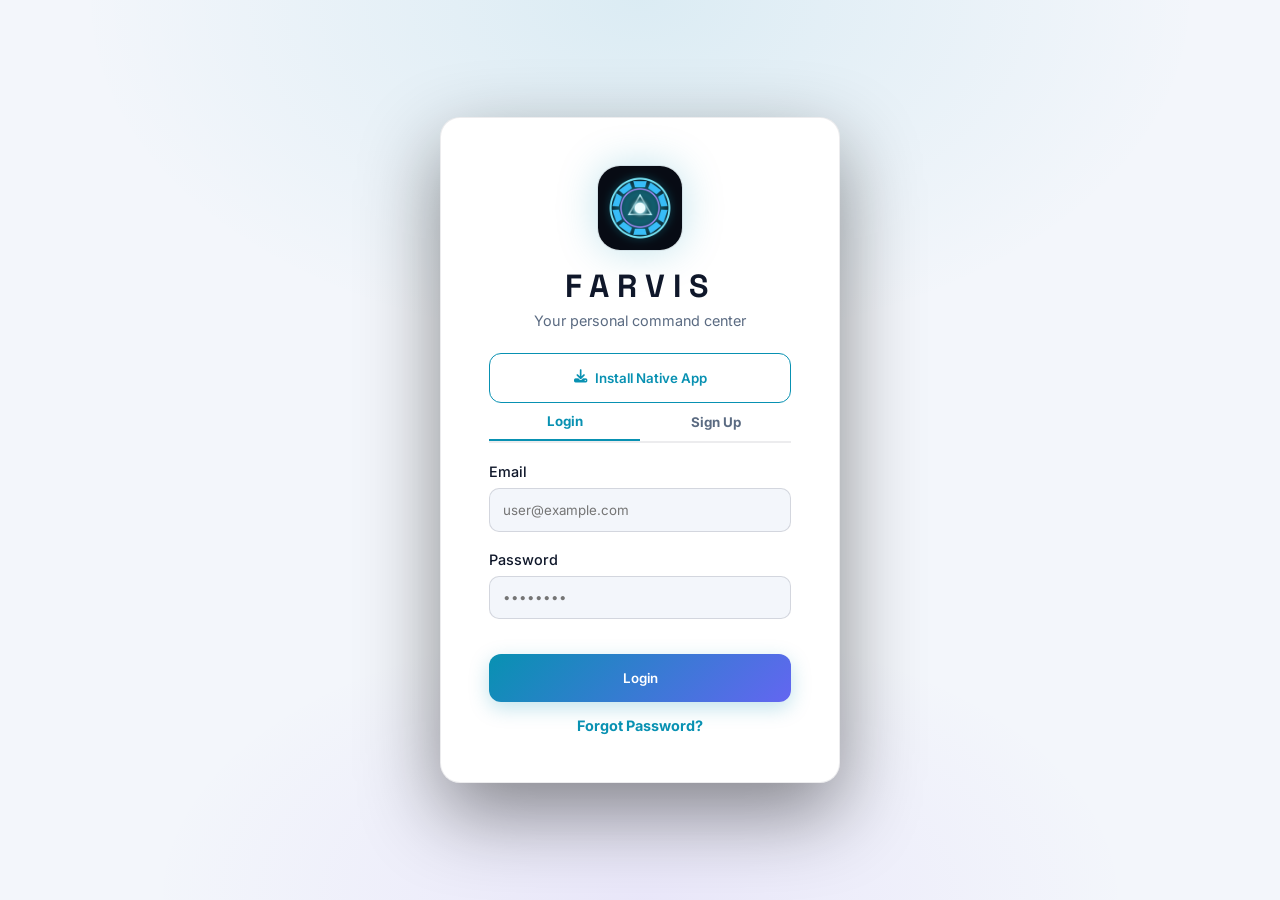
==== commit 7f4e56be: "Rename app to Farvis Co-Authored-By: Claude Opus 5.5 <noreply@anthropic.com>" ====
--- a/index.html
+++ b/index.html
@@ -3,7 +3,7 @@
 <head>
   <meta charset="UTF-8">
   <meta name="viewport" content="width=device-width, initial-scale=1.0, viewport-fit=cover">
-  <title>JARVIS</title>
+  <title>Farvis</title>
   
   <link rel="manifest" href="manifest.json">
   <script>
@@ -16,7 +16,7 @@
   <meta name="mobile-web-app-capable" content="yes">
   <meta name="apple-mobile-web-app-capable" content="yes">
   <meta name="apple-mobile-web-app-status-bar-style" content="black-translucent">
-  <meta name="apple-mobile-web-app-title" content="JARVIS">
+  <meta name="apple-mobile-web-app-title" content="Farvis">
   <link rel="apple-touch-icon" href="icon-192.png">
   
   <link rel="preconnect" href="https://fonts.googleapis.com">
@@ -31,7 +31,7 @@
     <div class="auth-container">
       <div class="auth-header">
         <img src="icon-192.png" class="auth-logo" alt="">
-        <h1>JARVIS</h1>
+        <h1>FARVIS</h1>
         <p>Your personal command center</p>
         <button id="install-app-btn" class="submit-btn install-app-btn" onclick="installApp()" style="display: flex; margin-top: 15px; background: #27ae60; justify-content:center; gap:8px;">
           <i class="fa-solid fa-download"></i> Install Native App
@@ -64,7 +64,7 @@
     <nav class="sidebar">
       <div class="profile-section">
         <img src="icon-192.png" class="brand-logo" alt="">
-        <h2 class="brand">JARVIS</h2>
+        <h2 class="brand">FARVIS</h2>
         <p class="brand-sub">Personal command center</p>
       </div>
       <ul class="nav-links">
